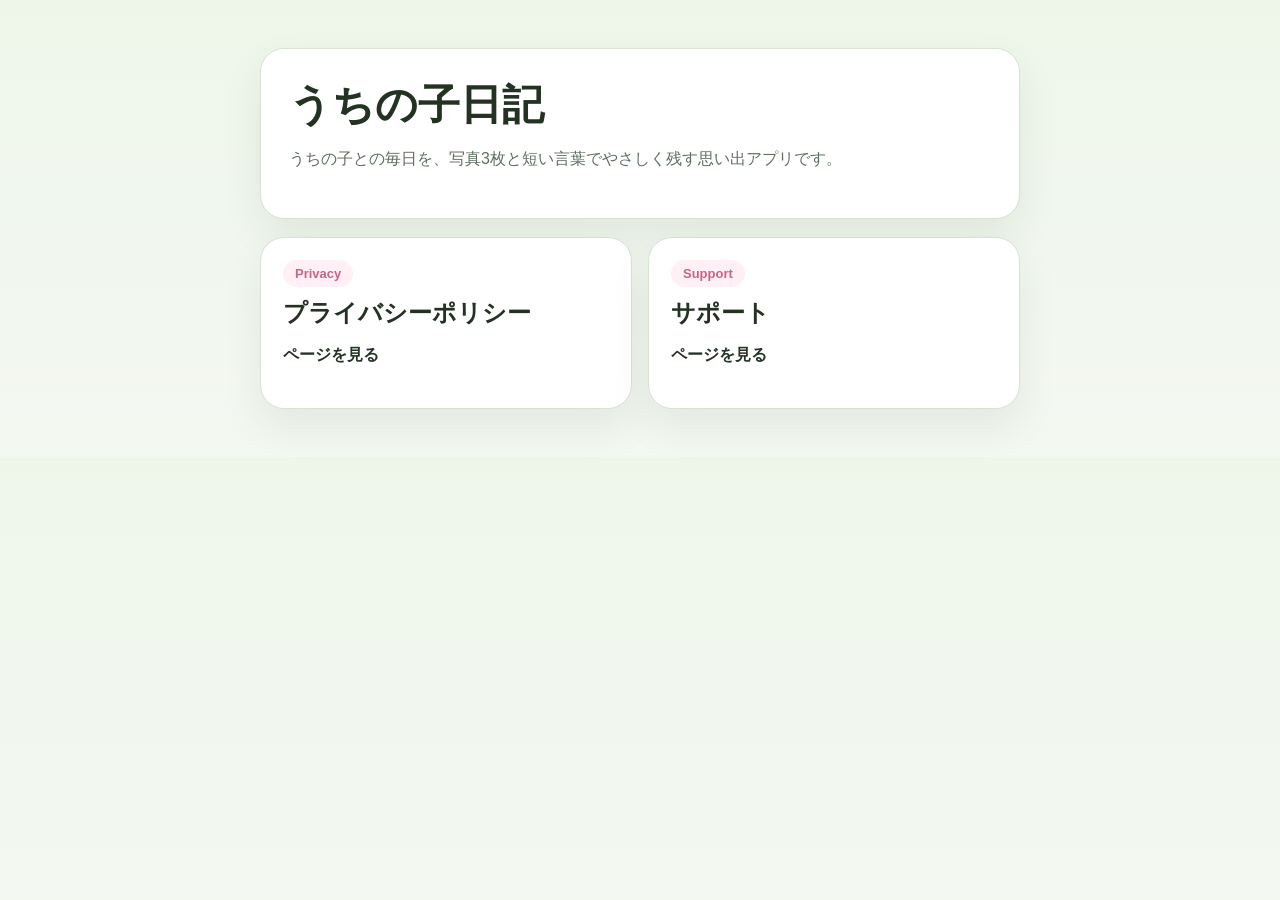
==== index.html @ 3020ca3a "Add files via upload" ====
<!DOCTYPE html>
<html lang="ja">
  <head>
    <meta charset="UTF-8" />
    <meta name="viewport" content="width=device-width, initial-scale=1.0" />
    <title>うちの子日記</title>
    <style>
      :root {
        --bg: #f4f8f2;
        --card: #ffffff;
        --line: #d7e2d1;
        --ink: #233222;
        --sub: #5f6f5f;
        --accent: #c76686;
        --accent-soft: #fff0f5;
      }

      * {
        box-sizing: border-box;
      }

      body {
        margin: 0;
        font-family:
          "Hiragino Sans",
          "Yu Gothic",
          "Noto Sans JP",
          sans-serif;
        background: linear-gradient(180deg, #eef6ea 0%, var(--bg) 100%);
        color: var(--ink);
      }

      .wrap {
        width: min(760px, calc(100% - 32px));
        margin: 48px auto;
      }

      .hero,
      .card {
        background: var(--card);
        border: 1px solid var(--line);
        border-radius: 24px;
        box-shadow: 0 18px 40px rgba(35, 50, 34, 0.08);
      }

      .hero {
        padding: 28px;
        margin-bottom: 18px;
      }

      h1,
      h2 {
        margin: 0;
      }

      h1 {
        font-size: clamp(30px, 6vw, 42px);
      }

      p {
        line-height: 1.8;
      }

      .sub {
        color: var(--sub);
        margin-top: 12px;
      }

      .grid {
        display: grid;
        grid-template-columns: repeat(auto-fit, minmax(220px, 1fr));
        gap: 16px;
      }

      .card {
        padding: 22px;
      }

      .tag {
        display: inline-block;
        margin-bottom: 10px;
        padding: 6px 12px;
        border-radius: 999px;
        background: var(--accent-soft);
        color: var(--accent);
        font-weight: 700;
        font-size: 13px;
      }

      a {
        color: inherit;
        text-decoration: none;
      }

      .link {
        margin-top: 12px;
        font-weight: 700;
      }
    </style>
  </head>
  <body>
    <main class="wrap">
      <section class="hero">
        <h1>うちの子日記</h1>
        <p class="sub">
          うちの子との毎日を、写真3枚と短い言葉でやさしく残す思い出アプリです。
        </p>
      </section>

      <section class="grid">
        <a class="card" href="./privacy.html">
          <div class="tag">Privacy</div>
          <h2>プライバシーポリシー</h2>
          <p class="link">ページを見る</p>
        </a>

        <a class="card" href="./support.html">
          <div class="tag">Support</div>
          <h2>サポート</h2>
          <p class="link">ページを見る</p>
        </a>
      </section>
    </main>
  </body>
</html>
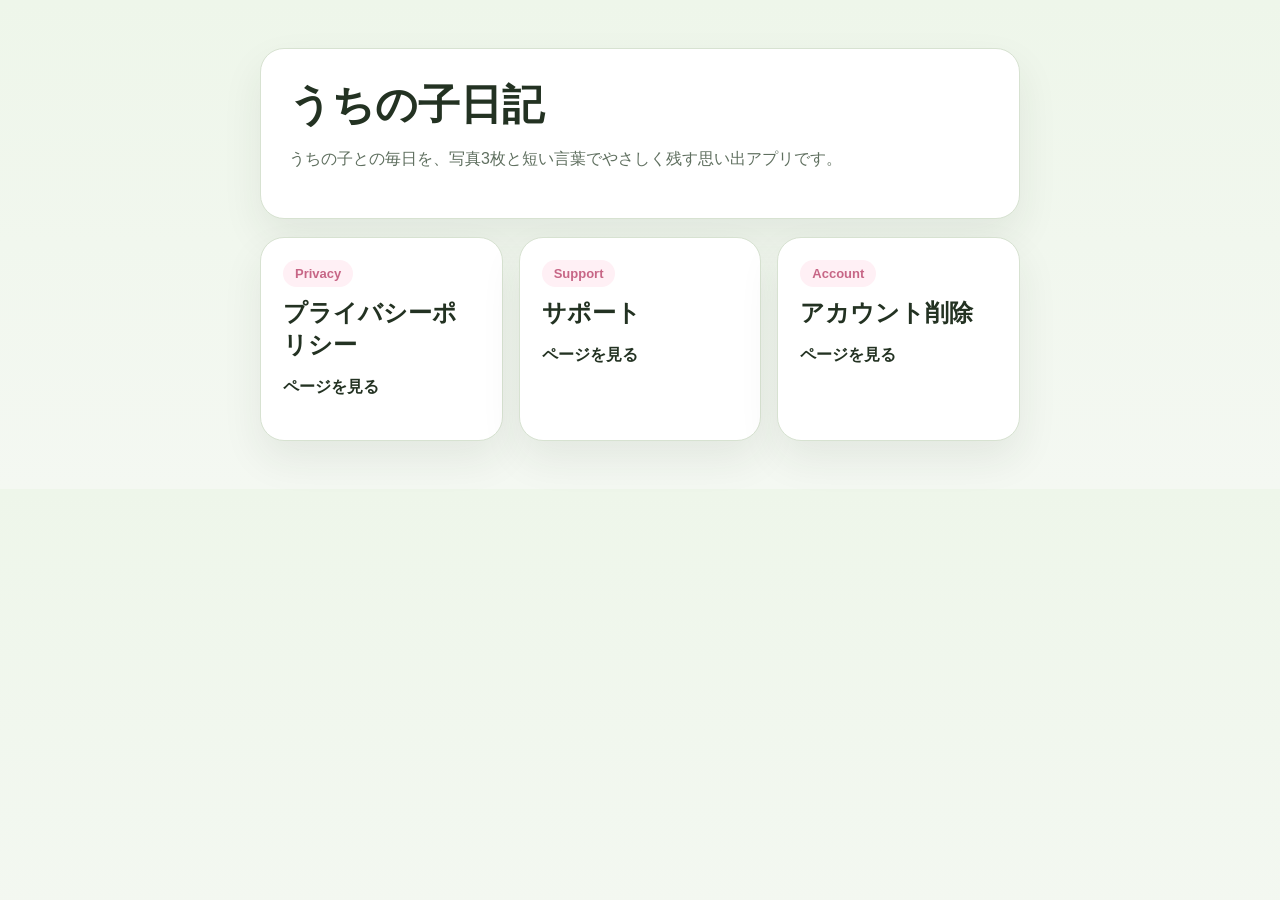
==== commit 3e91964d: "Update privacy, support, and delete account pages" ====
--- a/index.html
+++ b/index.html
@@ -119,6 +119,12 @@
           <h2>サポート</h2>
           <p class="link">ページを見る</p>
         </a>
+
+        <a class="card" href="./delete-account.html">
+          <div class="tag">Account</div>
+          <h2>アカウント削除</h2>
+          <p class="link">ページを見る</p>
+        </a>
       </section>
     </main>
   </body>
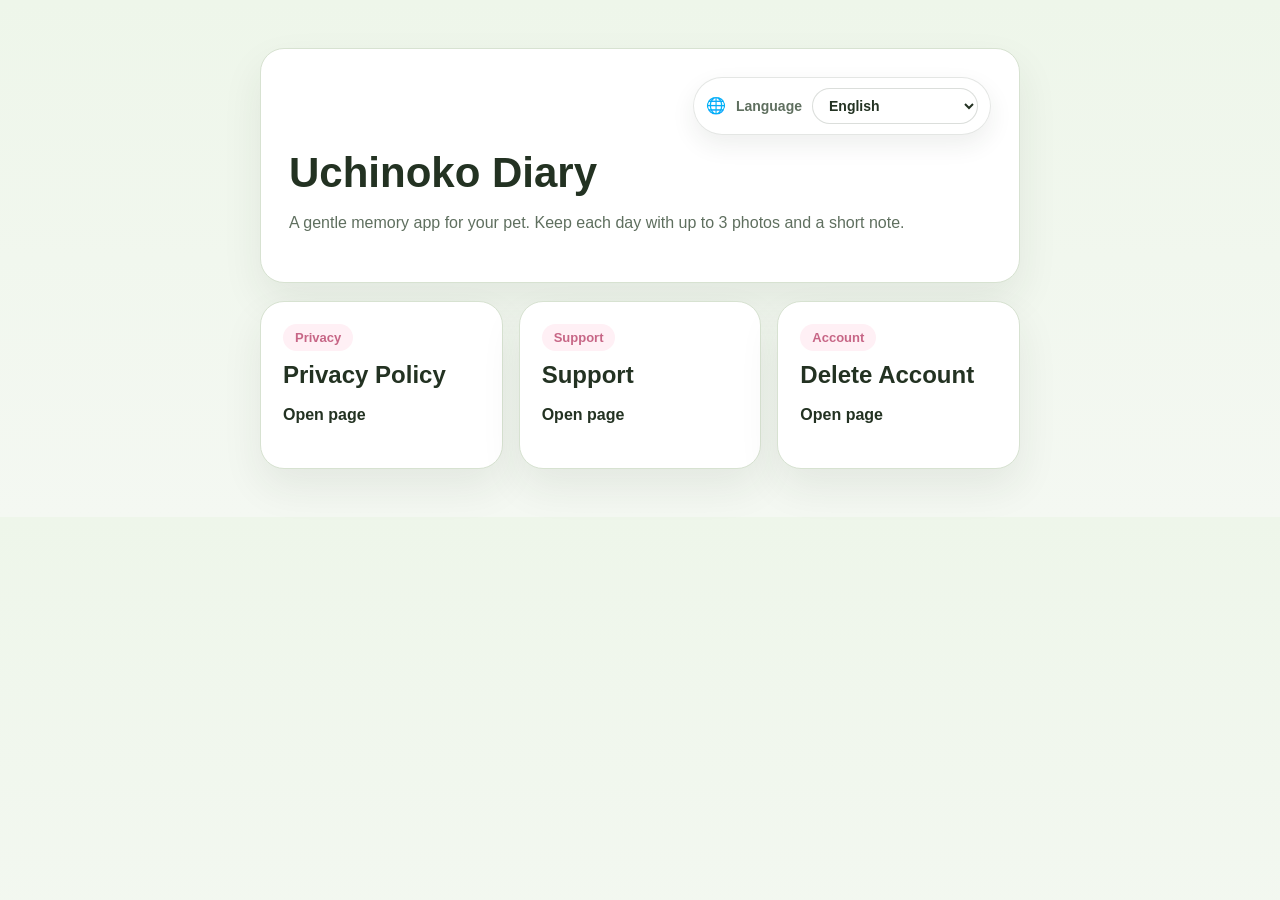
==== commit c220f0c1: "Update public pages" ====
--- a/index.html
+++ b/index.html
@@ -4,6 +4,7 @@
     <meta charset="UTF-8" />
     <meta name="viewport" content="width=device-width, initial-scale=1.0" />
     <title>うちの子日記</title>
+    <link rel="stylesheet" href="./site-language.css" />
     <style>
       :root {
         --bg: #f4f8f2;
@@ -48,6 +49,12 @@
         margin-bottom: 18px;
       }
 
+      .hero-tools {
+        display: flex;
+        justify-content: flex-end;
+        margin-bottom: 14px;
+      }
+
       h1,
       h2 {
         margin: 0;
@@ -101,31 +108,143 @@
   <body>
     <main class="wrap">
       <section class="hero">
-        <h1>うちの子日記</h1>
-        <p class="sub">
+        <div class="hero-tools site-tools" data-site-controls></div>
+        <h1 data-i18n="heroTitle">うちの子日記</h1>
+        <p class="sub" data-i18n="heroSubtitle">
           うちの子との毎日を、写真3枚と短い言葉でやさしく残す思い出アプリです。
         </p>
       </section>
 
       <section class="grid">
         <a class="card" href="./privacy.html">
-          <div class="tag">Privacy</div>
-          <h2>プライバシーポリシー</h2>
-          <p class="link">ページを見る</p>
+          <div class="tag" data-i18n="privacyTag">Privacy</div>
+          <h2 data-i18n="privacyTitle">プライバシーポリシー</h2>
+          <p class="link" data-i18n="openPage">ページを見る</p>
         </a>
 
         <a class="card" href="./support.html">
-          <div class="tag">Support</div>
-          <h2>サポート</h2>
-          <p class="link">ページを見る</p>
+          <div class="tag" data-i18n="supportTag">Support</div>
+          <h2 data-i18n="supportTitle">サポート</h2>
+          <p class="link" data-i18n="openPage">ページを見る</p>
         </a>
 
         <a class="card" href="./delete-account.html">
-          <div class="tag">Account</div>
-          <h2>アカウント削除</h2>
-          <p class="link">ページを見る</p>
+          <div class="tag" data-i18n="accountTag">Account</div>
+          <h2 data-i18n="deleteTitle">アカウント削除</h2>
+          <p class="link" data-i18n="openPage">ページを見る</p>
         </a>
       </section>
     </main>
+    <script src="./site-language.js"></script>
+    <script>
+      window.UchinokoSiteLanguage.applyPage({
+        translations: {
+          ja: {
+            metaTitle: "うちの子日記",
+            heroTitle: "うちの子日記",
+            heroSubtitle:
+              "うちの子との毎日を、写真3枚と短い言葉でやさしく残す思い出アプリです。",
+            privacyTag: "Privacy",
+            privacyTitle: "プライバシーポリシー",
+            supportTag: "Support",
+            supportTitle: "サポート",
+            accountTag: "Account",
+            deleteTitle: "アカウント削除",
+            openPage: "ページを見る",
+          },
+          en: {
+            metaTitle: "Uchinoko Diary",
+            heroTitle: "Uchinoko Diary",
+            heroSubtitle:
+              "A gentle memory app for your pet. Keep each day with up to 3 photos and a short note.",
+            privacyTag: "Privacy",
+            privacyTitle: "Privacy Policy",
+            supportTag: "Support",
+            supportTitle: "Support",
+            accountTag: "Account",
+            deleteTitle: "Delete Account",
+            openPage: "Open page",
+          },
+          es: {
+            metaTitle: "Uchinoko Diary",
+            heroTitle: "Uchinoko Diary",
+            heroSubtitle:
+              "Una app suave para guardar recuerdos de tu compañero con hasta 3 fotos y una nota breve cada día.",
+            privacyTag: "Privacidad",
+            privacyTitle: "Política de privacidad",
+            supportTag: "Soporte",
+            supportTitle: "Soporte",
+            accountTag: "Cuenta",
+            deleteTitle: "Eliminar cuenta",
+            openPage: "Abrir página",
+          },
+          pt: {
+            metaTitle: "Uchinoko Diary",
+            heroTitle: "Uchinoko Diary",
+            heroSubtitle:
+              "Um app delicado para guardar memórias do seu companheiro com até 3 fotos e uma mensagem curta por dia.",
+            privacyTag: "Privacidade",
+            privacyTitle: "Política de privacidade",
+            supportTag: "Suporte",
+            supportTitle: "Suporte",
+            accountTag: "Conta",
+            deleteTitle: "Excluir conta",
+            openPage: "Abrir página",
+          },
+          zh: {
+            metaTitle: "Uchinoko Diary",
+            heroTitle: "Uchinoko Diary",
+            heroSubtitle:
+              "用最多 3 张照片和一句短短的话，温柔记录与你家毛孩子的每一天。",
+            privacyTag: "隐私",
+            privacyTitle: "隐私政策",
+            supportTag: "支持",
+            supportTitle: "支持",
+            accountTag: "账户",
+            deleteTitle: "删除账户",
+            openPage: "查看页面",
+          },
+          ko: {
+            metaTitle: "Uchinoko Diary",
+            heroTitle: "Uchinoko Diary",
+            heroSubtitle:
+              "사진 3장과 짧은 한마디로 반려동물과의 매일을 다정하게 남기는 추억 앱입니다.",
+            privacyTag: "개인정보",
+            privacyTitle: "개인정보 처리방침",
+            supportTag: "지원",
+            supportTitle: "지원",
+            accountTag: "계정",
+            deleteTitle: "계정 삭제",
+            openPage: "페이지 열기",
+          },
+          th: {
+            metaTitle: "Uchinoko Diary",
+            heroTitle: "Uchinoko Diary",
+            heroSubtitle:
+              "แอปบันทึกความทรงจำแสนละมุน เก็บทุกวันกับน้องด้วยรูปได้สูงสุด 3 รูปและข้อความสั้น ๆ",
+            privacyTag: "ความเป็นส่วนตัว",
+            privacyTitle: "นโยบายความเป็นส่วนตัว",
+            supportTag: "ช่วยเหลือ",
+            supportTitle: "ช่วยเหลือ",
+            accountTag: "บัญชี",
+            deleteTitle: "ลบบัญชี",
+            openPage: "เปิดหน้า",
+          },
+          id: {
+            metaTitle: "Uchinoko Diary",
+            heroTitle: "Uchinoko Diary",
+            heroSubtitle:
+              "Aplikasi kenangan yang lembut untuk hewan kesayanganmu. Simpan setiap hari dengan hingga 3 foto dan catatan singkat.",
+            privacyTag: "Privasi",
+            privacyTitle: "Kebijakan privasi",
+            supportTag: "Bantuan",
+            supportTitle: "Bantuan",
+            accountTag: "Akun",
+            deleteTitle: "Hapus akun",
+            openPage: "Buka halaman",
+          },
+        },
+      });
+    </script>
   </body>
 </html>
--- a/site-language.css
+++ b/site-language.css
@@ -0,0 +1,60 @@
+.site-tools {
+  display: flex;
+  justify-content: flex-end;
+  margin-bottom: 18px;
+}
+
+.site-language {
+  display: inline-flex;
+  align-items: center;
+  gap: 10px;
+  padding: 10px 12px;
+  border-radius: 999px;
+  background: rgba(255, 255, 255, 0.92);
+  border: 1px solid rgba(35, 50, 34, 0.12);
+  box-shadow: 0 10px 24px rgba(35, 50, 34, 0.08);
+}
+
+.site-language-icon {
+  font-size: 16px;
+  line-height: 1;
+}
+
+.site-language-label {
+  font-size: 14px;
+  font-weight: 700;
+  color: #5f6f5f;
+}
+
+.site-language-select {
+  min-width: 136px;
+  padding: 8px 12px;
+  border: 1px solid rgba(35, 50, 34, 0.16);
+  border-radius: 999px;
+  background: #ffffff;
+  color: #233222;
+  font-size: 14px;
+  font-weight: 700;
+  outline: none;
+}
+
+.site-language-select:focus {
+  border-color: #c76686;
+  box-shadow: 0 0 0 3px rgba(199, 102, 134, 0.14);
+}
+
+@media (max-width: 560px) {
+  .site-tools {
+    margin-bottom: 14px;
+  }
+
+  .site-language {
+    width: 100%;
+    justify-content: space-between;
+  }
+
+  .site-language-select {
+    min-width: 0;
+    width: 100%;
+  }
+}
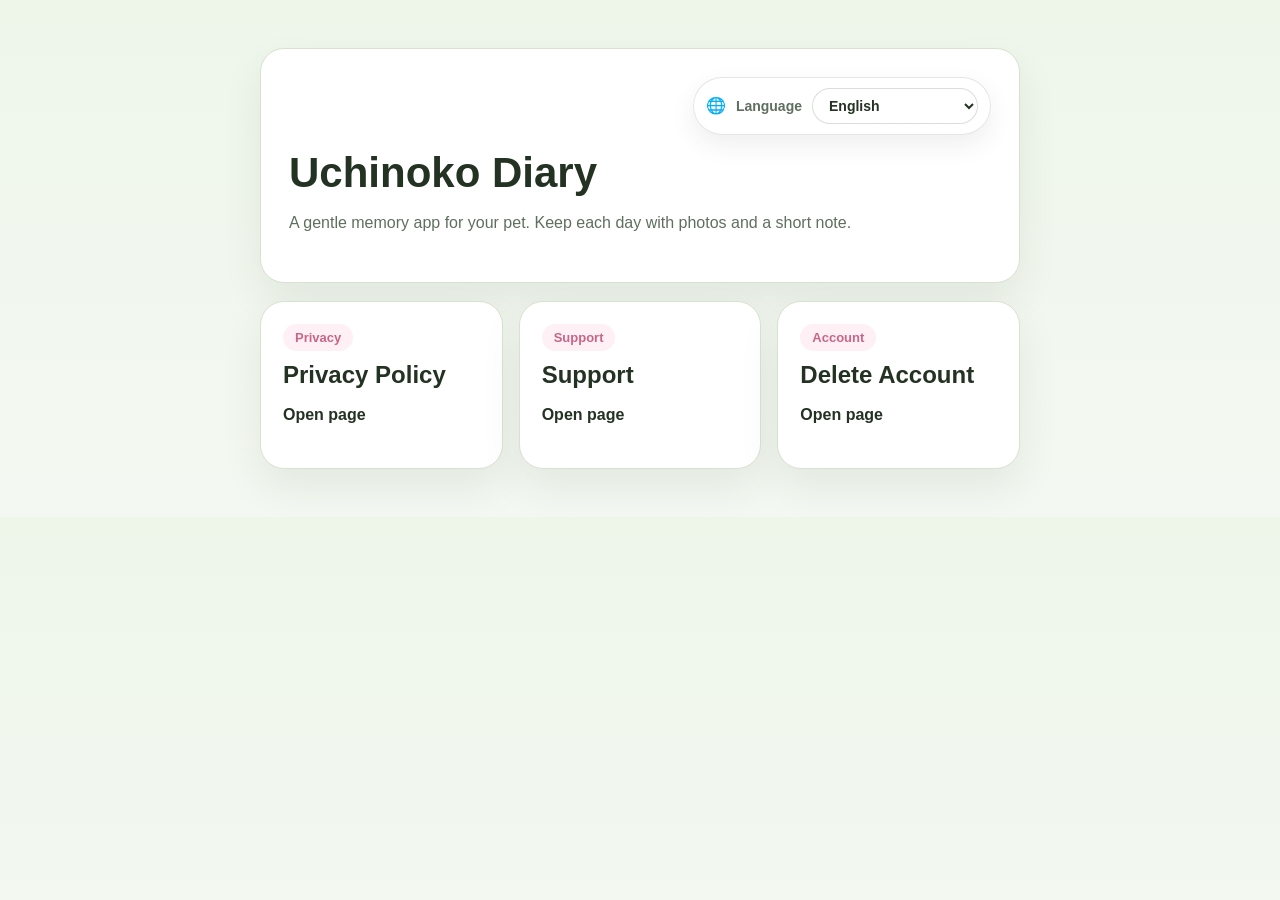
==== commit 51718167: "Update site copy" ====
--- a/index.html
+++ b/index.html
@@ -111,7 +111,7 @@
         <div class="hero-tools site-tools" data-site-controls></div>
         <h1 data-i18n="heroTitle">うちの子日記</h1>
         <p class="sub" data-i18n="heroSubtitle">
-          うちの子との毎日を、写真3枚と短い言葉でやさしく残す思い出アプリです。
+          うちの子との毎日を、写真や短い言葉でやさしく残す思い出アプリです。
         </p>
       </section>
 
@@ -143,7 +143,7 @@
             metaTitle: "うちの子日記",
             heroTitle: "うちの子日記",
             heroSubtitle:
-              "うちの子との毎日を、写真3枚と短い言葉でやさしく残す思い出アプリです。",
+              "うちの子との毎日を、写真や短い言葉でやさしく残す思い出アプリです。",
             privacyTag: "Privacy",
             privacyTitle: "プライバシーポリシー",
             supportTag: "Support",
@@ -156,7 +156,7 @@
             metaTitle: "Uchinoko Diary",
             heroTitle: "Uchinoko Diary",
             heroSubtitle:
-              "A gentle memory app for your pet. Keep each day with up to 3 photos and a short note.",
+              "A gentle memory app for your pet. Keep each day with photos and a short note.",
             privacyTag: "Privacy",
             privacyTitle: "Privacy Policy",
             supportTag: "Support",
@@ -169,7 +169,7 @@
             metaTitle: "Uchinoko Diary",
             heroTitle: "Uchinoko Diary",
             heroSubtitle:
-              "Una app suave para guardar recuerdos de tu compañero con hasta 3 fotos y una nota breve cada día.",
+              "Una app suave para guardar recuerdos de tu compañero con fotos y una nota breve cada día.",
             privacyTag: "Privacidad",
             privacyTitle: "Política de privacidad",
             supportTag: "Soporte",
@@ -182,7 +182,7 @@
             metaTitle: "Uchinoko Diary",
             heroTitle: "Uchinoko Diary",
             heroSubtitle:
-              "Um app delicado para guardar memórias do seu companheiro com até 3 fotos e uma mensagem curta por dia.",
+              "Um app delicado para guardar memórias do seu companheiro com fotos e uma mensagem curta por dia.",
             privacyTag: "Privacidade",
             privacyTitle: "Política de privacidade",
             supportTag: "Suporte",
@@ -195,7 +195,7 @@
             metaTitle: "Uchinoko Diary",
             heroTitle: "Uchinoko Diary",
             heroSubtitle:
-              "用最多 3 张照片和一句短短的话，温柔记录与你家毛孩子的每一天。",
+              "用照片和一句短短的话，温柔记录与你家毛孩子的每一天。",
             privacyTag: "隐私",
             privacyTitle: "隐私政策",
             supportTag: "支持",
@@ -208,7 +208,7 @@
             metaTitle: "Uchinoko Diary",
             heroTitle: "Uchinoko Diary",
             heroSubtitle:
-              "사진 3장과 짧은 한마디로 반려동물과의 매일을 다정하게 남기는 추억 앱입니다.",
+              "사진과 짧은 한마디로 반려동물과의 매일을 다정하게 남기는 추억 앱입니다.",
             privacyTag: "개인정보",
             privacyTitle: "개인정보 처리방침",
             supportTag: "지원",
@@ -221,7 +221,7 @@
             metaTitle: "Uchinoko Diary",
             heroTitle: "Uchinoko Diary",
             heroSubtitle:
-              "แอปบันทึกความทรงจำแสนละมุน เก็บทุกวันกับน้องด้วยรูปได้สูงสุด 3 รูปและข้อความสั้น ๆ",
+              "แอปบันทึกความทรงจำแสนละมุน เก็บทุกวันกับน้องด้วยรูปภาพและข้อความสั้น ๆ",
             privacyTag: "ความเป็นส่วนตัว",
             privacyTitle: "นโยบายความเป็นส่วนตัว",
             supportTag: "ช่วยเหลือ",
@@ -234,7 +234,7 @@
             metaTitle: "Uchinoko Diary",
             heroTitle: "Uchinoko Diary",
             heroSubtitle:
-              "Aplikasi kenangan yang lembut untuk hewan kesayanganmu. Simpan setiap hari dengan hingga 3 foto dan catatan singkat.",
+              "Aplikasi kenangan yang lembut untuk hewan kesayanganmu. Simpan setiap hari dengan foto dan catatan singkat.",
             privacyTag: "Privasi",
             privacyTitle: "Kebijakan privasi",
             supportTag: "Bantuan",
